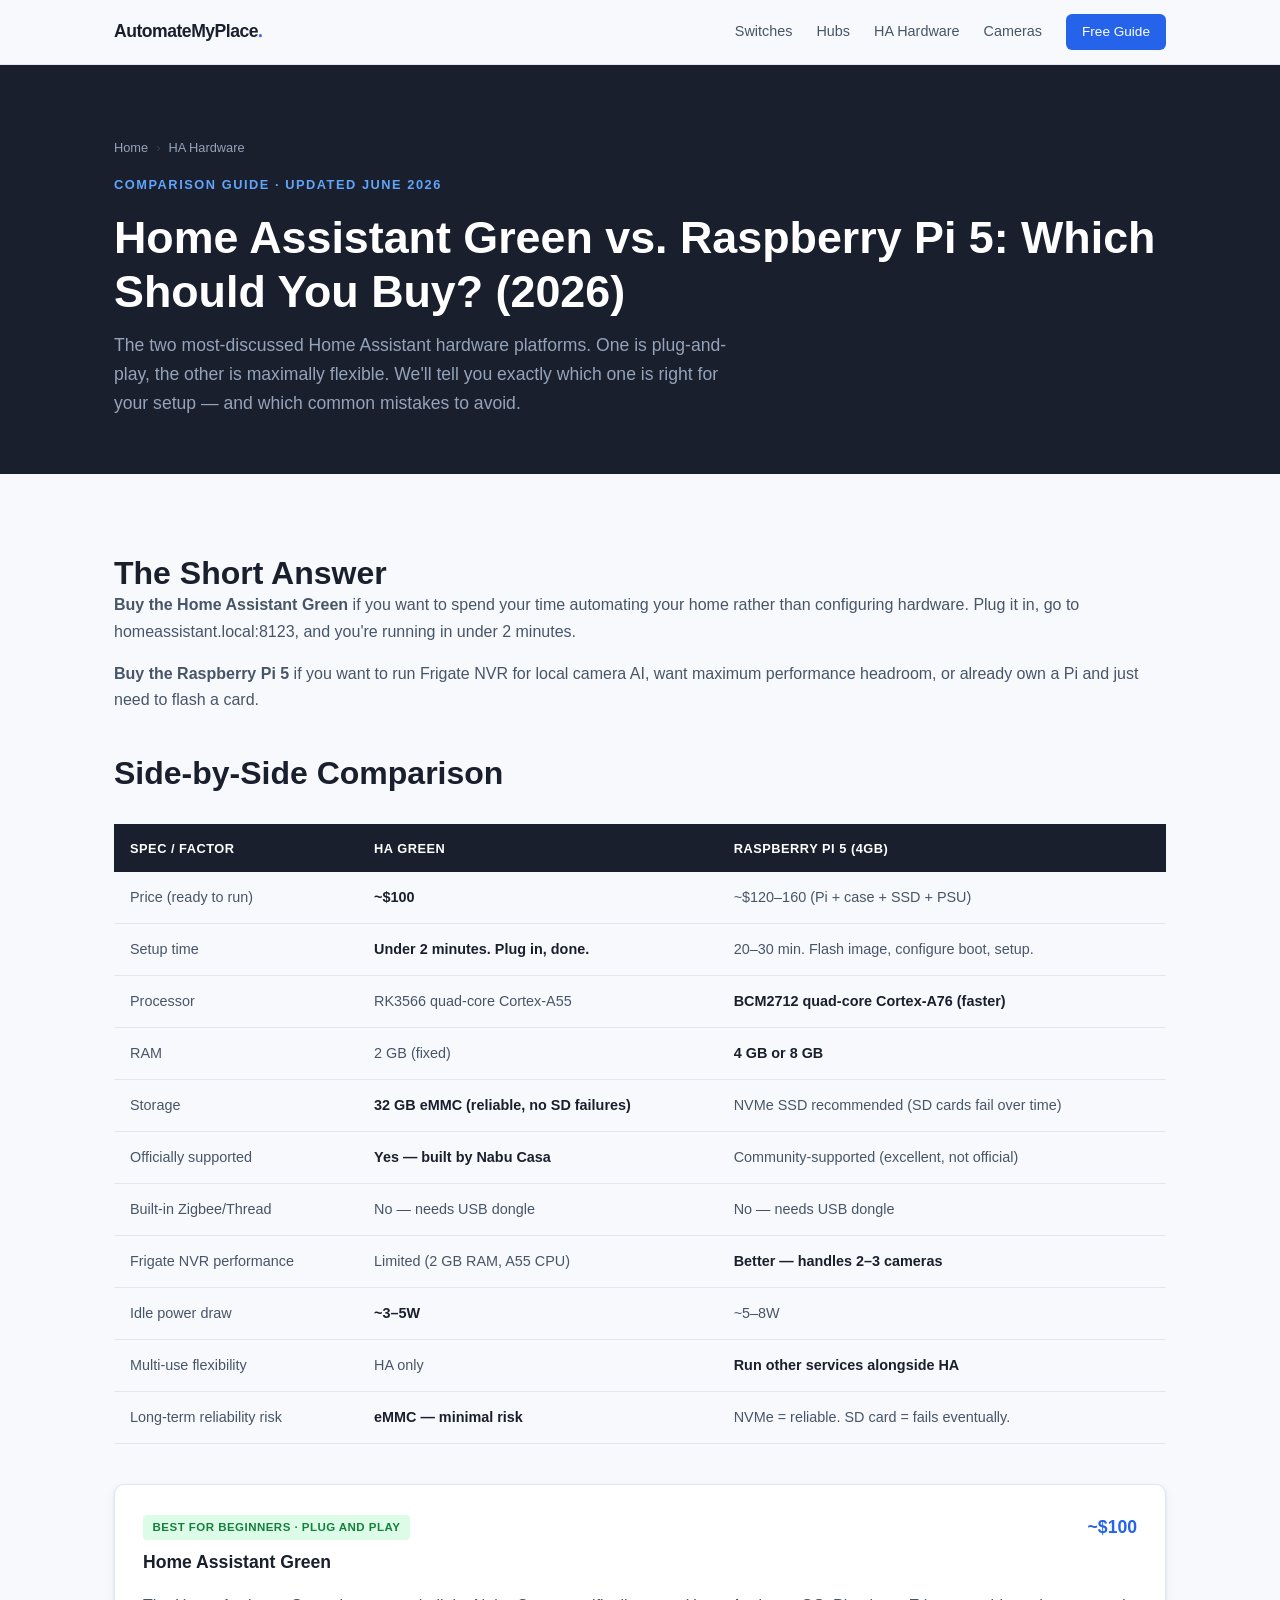
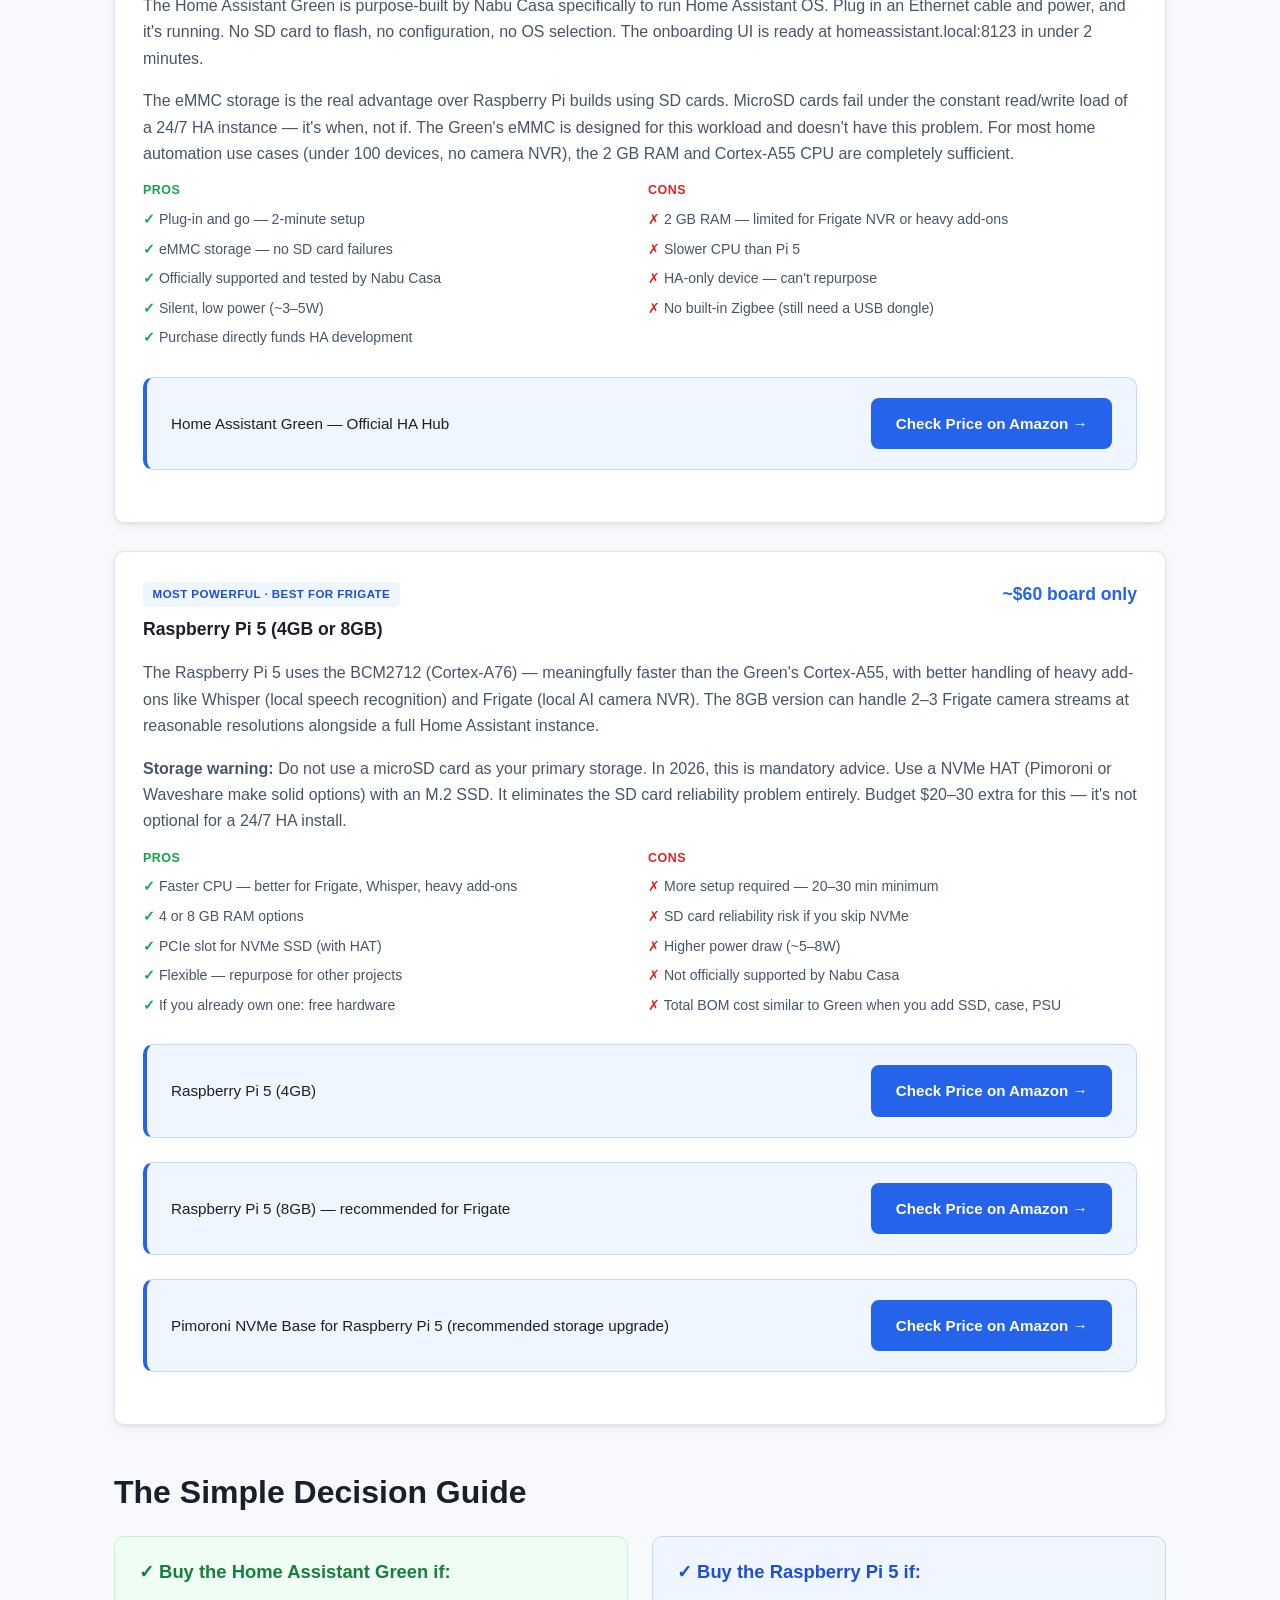
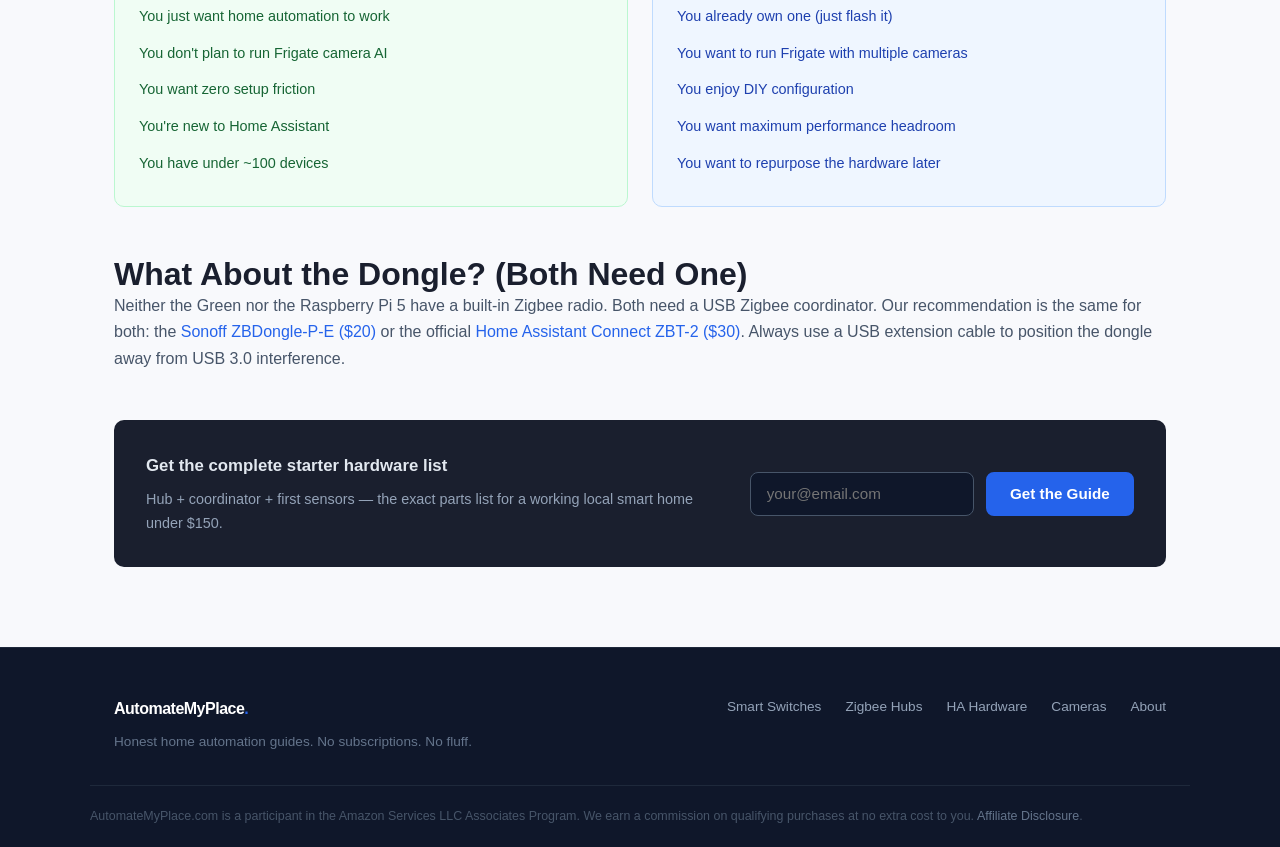
==== pages/ha-hardware.html @ 1a2724c2 "Add files via upload" ====
<!DOCTYPE html>
<html lang="en">
<head>
  <meta charset="UTF-8">
  <meta name="viewport" content="width=device-width, initial-scale=1.0">
  <title>Home Assistant Green vs Raspberry Pi 5: Which Should You Buy? (2026) — AutomateMyPlace</title>
  <meta name="description" content="Home Assistant Green vs Raspberry Pi 5 — an honest comparison for 2026. Which hardware runs Home Assistant better? We break down cost, setup, reliability, and who each one is actually for.">
  <link rel="canonical" href="https://automatemyplace.net/pages/ha-hardware.html">
  <link rel="stylesheet" href="../css/style.css">
</head>
<body>

  <header class="site-header">
    <div class="container nav-inner">
      <a href="/" class="logo">AutomateMyPlace<span class="logo-dot">.</span></a>
      <nav class="main-nav">
        <a href="smart-switches.html">Switches</a>
        <a href="zigbee-hub.html">Hubs</a>
        <a href="ha-hardware.html">HA Hardware</a>
        <a href="no-subscription-cameras.html">Cameras</a>
        <a href="/#email-capture" class="nav-cta">Free Guide</a>
      </nav>
    </div>
  </header>

  <section class="page-hero">
    <div class="container">
      <div class="breadcrumb">
        <a href="/">Home</a>
        <span class="sep">›</span>
        <span>HA Hardware</span>
      </div>
      <p class="eyebrow">Comparison Guide · Updated June 2026</p>
      <h1>Home Assistant Green vs. Raspberry Pi 5: Which Should You Buy? (2026)</h1>
      <p class="hero-sub">The two most-discussed Home Assistant hardware platforms. One is plug-and-play, the other is maximally flexible. We'll tell you exactly which one is right for your setup — and which common mistakes to avoid.</p>
    </div>
  </section>

  <section class="section">
    <div class="container">

      <h2>The Short Answer</h2>
      <p><strong>Buy the Home Assistant Green</strong> if you want to spend your time automating your home rather than configuring hardware. Plug it in, go to homeassistant.local:8123, and you're running in under 2 minutes.</p>
      <p><strong>Buy the Raspberry Pi 5</strong> if you want to run Frigate NVR for local camera AI, want maximum performance headroom, or already own a Pi and just need to flash a card.</p>

      <!-- COMPARISON TABLE -->
      <h2 style="margin-top:2.5rem;">Side-by-Side Comparison</h2>
      <table class="comparison-table">
        <thead>
          <tr>
            <th>Spec / Factor</th>
            <th>HA Green</th>
            <th>Raspberry Pi 5 (4GB)</th>
          </tr>
        </thead>
        <tbody>
          <tr>
            <td>Price (ready to run)</td>
            <td class="winner">~$100</td>
            <td>~$120–160 (Pi + case + SSD + PSU)</td>
          </tr>
          <tr>
            <td>Setup time</td>
            <td class="winner">Under 2 minutes. Plug in, done.</td>
            <td>20–30 min. Flash image, configure boot, setup.</td>
          </tr>
          <tr>
            <td>Processor</td>
            <td>RK3566 quad-core Cortex-A55</td>
            <td class="winner">BCM2712 quad-core Cortex-A76 (faster)</td>
          </tr>
          <tr>
            <td>RAM</td>
            <td>2 GB (fixed)</td>
            <td class="winner">4 GB or 8 GB</td>
          </tr>
          <tr>
            <td>Storage</td>
            <td class="winner">32 GB eMMC (reliable, no SD failures)</td>
            <td>NVMe SSD recommended (SD cards fail over time)</td>
          </tr>
          <tr>
            <td>Officially supported</td>
            <td class="winner">Yes — built by Nabu Casa</td>
            <td>Community-supported (excellent, not official)</td>
          </tr>
          <tr>
            <td>Built-in Zigbee/Thread</td>
            <td>No — needs USB dongle</td>
            <td>No — needs USB dongle</td>
          </tr>
          <tr>
            <td>Frigate NVR performance</td>
            <td>Limited (2 GB RAM, A55 CPU)</td>
            <td class="winner">Better — handles 2–3 cameras</td>
          </tr>
          <tr>
            <td>Idle power draw</td>
            <td class="winner">~3–5W</td>
            <td>~5–8W</td>
          </tr>
          <tr>
            <td>Multi-use flexibility</td>
            <td>HA only</td>
            <td class="winner">Run other services alongside HA</td>
          </tr>
          <tr>
            <td>Long-term reliability risk</td>
            <td class="winner">eMMC — minimal risk</td>
            <td>NVMe = reliable. SD card = fails eventually.</td>
          </tr>
        </tbody>
      </table>

      <div class="product-cards">

        <!-- HA Green -->
        <div class="product-card">
          <div class="product-card-header">
            <div>
              <span class="badge badge-best" style="margin-bottom:0.5rem; display:inline-block;">Best for Beginners · Plug and Play</span>
              <div class="product-card-title">Home Assistant Green</div>
            </div>
            <div class="product-card-price">~$100</div>
          </div>
          <p>The Home Assistant Green is purpose-built by Nabu Casa specifically to run Home Assistant OS. Plug in an Ethernet cable and power, and it's running. No SD card to flash, no configuration, no OS selection. The onboarding UI is ready at homeassistant.local:8123 in under 2 minutes.</p>
          <p>The eMMC storage is the real advantage over Raspberry Pi builds using SD cards. MicroSD cards fail under the constant read/write load of a 24/7 HA instance — it's when, not if. The Green's eMMC is designed for this workload and doesn't have this problem. For most home automation use cases (under 100 devices, no camera NVR), the 2 GB RAM and Cortex-A55 CPU are completely sufficient.</p>
          <div class="product-card-pros-cons">
            <div class="pros">
              <h4>Pros</h4>
              <ul>
                <li>Plug-in and go — 2-minute setup</li>
                <li>eMMC storage — no SD card failures</li>
                <li>Officially supported and tested by Nabu Casa</li>
                <li>Silent, low power (~3–5W)</li>
                <li>Purchase directly funds HA development</li>
              </ul>
            </div>
            <div class="cons">
              <h4>Cons</h4>
              <ul>
                <li>2 GB RAM — limited for Frigate NVR or heavy add-ons</li>
                <li>Slower CPU than Pi 5</li>
                <li>HA-only device — can't repurpose</li>
                <li>No built-in Zigbee (still need a USB dongle)</li>
              </ul>
            </div>
          </div>
          <div class="affiliate-box">
            <span class="affiliate-box-text">Home Assistant Green — Official HA Hub</span>
            <a href="https://amzn.to/HA_GREEN" class="btn btn-primary" rel="nofollow noopener" target="_blank">Check Price on Amazon →</a>
          </div>
        </div>

        <!-- Raspberry Pi 5 -->
        <div class="product-card">
          <div class="product-card-header">
            <div>
              <span class="badge badge-advanced" style="margin-bottom:0.5rem; display:inline-block;">Most Powerful · Best for Frigate</span>
              <div class="product-card-title">Raspberry Pi 5 (4GB or 8GB)</div>
            </div>
            <div class="product-card-price">~$60 board only</div>
          </div>
          <p>The Raspberry Pi 5 uses the BCM2712 (Cortex-A76) — meaningfully faster than the Green's Cortex-A55, with better handling of heavy add-ons like Whisper (local speech recognition) and Frigate (local AI camera NVR). The 8GB version can handle 2–3 Frigate camera streams at reasonable resolutions alongside a full Home Assistant instance.</p>
          <p><strong>Storage warning:</strong> Do not use a microSD card as your primary storage. In 2026, this is mandatory advice. Use a NVMe HAT (Pimoroni or Waveshare make solid options) with an M.2 SSD. It eliminates the SD card reliability problem entirely. Budget $20–30 extra for this — it's not optional for a 24/7 HA install.</p>
          <div class="product-card-pros-cons">
            <div class="pros">
              <h4>Pros</h4>
              <ul>
                <li>Faster CPU — better for Frigate, Whisper, heavy add-ons</li>
                <li>4 or 8 GB RAM options</li>
                <li>PCIe slot for NVMe SSD (with HAT)</li>
                <li>Flexible — repurpose for other projects</li>
                <li>If you already own one: free hardware</li>
              </ul>
            </div>
            <div class="cons">
              <h4>Cons</h4>
              <ul>
                <li>More setup required — 20–30 min minimum</li>
                <li>SD card reliability risk if you skip NVMe</li>
                <li>Higher power draw (~5–8W)</li>
                <li>Not officially supported by Nabu Casa</li>
                <li>Total BOM cost similar to Green when you add SSD, case, PSU</li>
              </ul>
            </div>
          </div>
          <div class="affiliate-box">
            <span class="affiliate-box-text">Raspberry Pi 5 (4GB)</span>
            <a href="https://amzn.to/RPI5_4GB" class="btn btn-primary" rel="nofollow noopener" target="_blank">Check Price on Amazon →</a>
          </div>
          <div class="affiliate-box" style="margin-top: 0.75rem;">
            <span class="affiliate-box-text">Raspberry Pi 5 (8GB) — recommended for Frigate</span>
            <a href="https://amzn.to/RPI5_8GB" class="btn btn-primary" rel="nofollow noopener" target="_blank">Check Price on Amazon →</a>
          </div>
          <div class="affiliate-box" style="margin-top: 0.75rem;">
            <span class="affiliate-box-text">Pimoroni NVMe Base for Raspberry Pi 5 (recommended storage upgrade)</span>
            <a href="https://amzn.to/RPI5_NVME" class="btn btn-primary" rel="nofollow noopener" target="_blank">Check Price on Amazon →</a>
          </div>
        </div>

      </div>

      <!-- DECISION GUIDE -->
      <h2 style="margin-top:3rem;">The Simple Decision Guide</h2>

      <div style="display: grid; grid-template-columns: 1fr 1fr; gap: 1.5rem; margin: 1.5rem 0;">
        <div style="background: #f0fdf4; border: 1px solid #bbf7d0; border-radius: 10px; padding: 1.5rem;">
          <h3 style="color: #15803d; margin-bottom: 1rem;">✓ Buy the Home Assistant Green if:</h3>
          <ul style="list-style: none;">
            <li style="padding:0.4rem 0; color: #166534; font-size:0.9rem;">You just want home automation to work</li>
            <li style="padding:0.4rem 0; color: #166534; font-size:0.9rem;">You don't plan to run Frigate camera AI</li>
            <li style="padding:0.4rem 0; color: #166534; font-size:0.9rem;">You want zero setup friction</li>
            <li style="padding:0.4rem 0; color: #166534; font-size:0.9rem;">You're new to Home Assistant</li>
            <li style="padding:0.4rem 0; color: #166534; font-size:0.9rem;">You have under ~100 devices</li>
          </ul>
        </div>
        <div style="background: #eff6ff; border: 1px solid #bfdbfe; border-radius: 10px; padding: 1.5rem;">
          <h3 style="color: #1d4ed8; margin-bottom: 1rem;">✓ Buy the Raspberry Pi 5 if:</h3>
          <ul style="list-style: none;">
            <li style="padding:0.4rem 0; color: #1e40af; font-size:0.9rem;">You already own one (just flash it)</li>
            <li style="padding:0.4rem 0; color: #1e40af; font-size:0.9rem;">You want to run Frigate with multiple cameras</li>
            <li style="padding:0.4rem 0; color: #1e40af; font-size:0.9rem;">You enjoy DIY configuration</li>
            <li style="padding:0.4rem 0; color: #1e40af; font-size:0.9rem;">You want maximum performance headroom</li>
            <li style="padding:0.4rem 0; color: #1e40af; font-size:0.9rem;">You want to repurpose the hardware later</li>
          </ul>
        </div>
      </div>

      <h2 style="margin-top:3rem;">What About the Dongle? (Both Need One)</h2>
      <p>Neither the Green nor the Raspberry Pi 5 have a built-in Zigbee radio. Both need a USB Zigbee coordinator. Our recommendation is the same for both: the <a href="zigbee-hub.html">Sonoff ZBDongle-P-E ($20)</a> or the official <a href="zigbee-hub.html">Home Assistant Connect ZBT-2 ($30)</a>. Always use a USB extension cable to position the dongle away from USB 3.0 interference.</p>

      <!-- EMAIL CAPTURE -->
      <div style="background: #1a1f2e; border-radius: 10px; padding: 2rem; margin-top: 3rem; display: flex; gap: 2rem; align-items: center; flex-wrap: wrap;">
        <div style="flex:1; min-width: 220px;">
          <p style="color: #e2e8f0; font-weight: 700; font-size: 1.05rem; margin-bottom: 0.5rem;">Get the complete starter hardware list</p>
          <p style="color: #94a3b8; font-size: 0.9rem;">Hub + coordinator + first sensors — the exact parts list for a working local smart home under $150.</p>
        </div>
        <form action="CONVERTKIT_FORM_ACTION" method="POST" style="display:flex; gap: 0.75rem; flex-wrap: wrap;">
          <input type="email" name="email_address" placeholder="your@email.com" required style="padding:0.7rem 1rem; border-radius:8px; border:1px solid #475569; background:#0f172a; color:#fff; font-size:0.95rem; min-width:220px;">
          <button type="submit" class="btn btn-primary">Get the Guide</button>
        </form>
      </div>

    </div>
  </section>

  <footer class="site-footer">
    <div class="container footer-inner">
      <div class="footer-left">
        <a href="/" class="logo">AutomateMyPlace<span class="logo-dot">.</span></a>
        <p>Honest home automation guides. No subscriptions. No fluff.</p>
      </div>
      <nav class="footer-nav">
        <a href="smart-switches.html">Smart Switches</a>
        <a href="zigbee-hub.html">Zigbee Hubs</a>
        <a href="ha-hardware.html">HA Hardware</a>
        <a href="no-subscription-cameras.html">Cameras</a>
        <a href="about.html">About</a>
      </nav>
    </div>
    <div class="container footer-legal">
      <p>AutomateMyPlace.com is a participant in the Amazon Services LLC Associates Program. We earn a commission on qualifying purchases at no extra cost to you. <a href="about.html#affiliate">Affiliate Disclosure</a>.</p>
    </div>
  </footer>

</body>
</html>
---- css/style.css ----
/* ================================================
   AutomateMyPlace.com — Site Stylesheet
   Design: Clean technical confidence. Electric blue
   accent on near-white. Mono-flavored headings.
   ================================================ */

/* RESET & BASE */
*, *::before, *::after { box-sizing: border-box; margin: 0; padding: 0; }
html { font-size: 16px; scroll-behavior: smooth; }
body {
  font-family: 'Inter', 'Helvetica Neue', Arial, sans-serif;
  color: #1a1f2e;
  background: #f8f9fc;
  line-height: 1.65;
}
img { max-width: 100%; display: block; }
a { color: #2563eb; text-decoration: none; }
a:hover { text-decoration: underline; }

/* TOKENS */
:root {
  --blue: #2563eb;
  --blue-dark: #1d4ed8;
  --blue-light: #eff6ff;
  --green: #16a34a;
  --red: #dc2626;
  --dark: #1a1f2e;
  --mid: #475569;
  --light: #94a3b8;
  --bg: #f8f9fc;
  --white: #ffffff;
  --border: #e2e8f0;
  --radius: 10px;
  --shadow: 0 1px 3px rgba(0,0,0,0.08), 0 4px 12px rgba(0,0,0,0.05);
  --shadow-hover: 0 4px 16px rgba(37,99,235,0.14);
  --max-w: 1100px;
}

/* TYPOGRAPHY */
h1, h2, h3, h4 {
  font-family: 'Inter', 'Helvetica Neue', Arial, sans-serif;
  font-weight: 700;
  line-height: 1.2;
  color: var(--dark);
}
h1 { font-size: clamp(1.8rem, 4vw, 2.8rem); }
h2 { font-size: clamp(1.4rem, 3vw, 2rem); }
h3 { font-size: 1.15rem; }
p { color: var(--mid); margin-bottom: 1em; }
p:last-child { margin-bottom: 0; }
em { font-style: normal; color: var(--blue); }

/* LAYOUT */
.container { max-width: var(--max-w); margin: 0 auto; padding: 0 1.5rem; }
.section { padding: 5rem 0; }
.section-alt { background: var(--white); }

/* NAVIGATION */
.site-header {
  position: sticky; top: 0; z-index: 100;
  background: rgba(248,249,252,0.95);
  backdrop-filter: blur(8px);
  border-bottom: 1px solid var(--border);
}
.nav-inner {
  display: flex;
  align-items: center;
  justify-content: space-between;
  height: 64px;
}
.logo {
  font-size: 1.1rem;
  font-weight: 800;
  color: var(--dark);
  letter-spacing: -0.5px;
}
.logo-dot { color: var(--blue); }
.main-nav { display: flex; gap: 1.5rem; align-items: center; }
.main-nav a {
  color: var(--mid);
  font-size: 0.9rem;
  font-weight: 500;
  transition: color 0.15s;
}
.main-nav a:hover { color: var(--blue); text-decoration: none; }
.nav-cta {
  background: var(--blue);
  color: var(--white) !important;
  padding: 0.4rem 1rem;
  border-radius: 6px;
  font-size: 0.85rem !important;
}
.nav-cta:hover { background: var(--blue-dark); }

/* HERO */
.hero {
  padding: 5rem 0 4rem;
  background: linear-gradient(135deg, #f8f9fc 60%, #eff6ff 100%);
}
.hero-inner {
  display: grid;
  grid-template-columns: 1fr 340px;
  gap: 3rem;
  align-items: center;
}
.eyebrow {
  font-size: 0.8rem;
  font-weight: 700;
  text-transform: uppercase;
  letter-spacing: 0.12em;
  color: var(--blue);
  margin-bottom: 1rem;
}
.hero-text h1 { margin-bottom: 1.25rem; }
.hero-sub { font-size: 1.1rem; margin-bottom: 2rem; }
.hero-actions { display: flex; gap: 1rem; flex-wrap: wrap; }

/* STAT BLOCK */
.hero-stat-block {
  background: var(--white);
  border: 1px solid var(--border);
  border-radius: var(--radius);
  padding: 1.75rem;
  display: flex;
  flex-direction: column;
  gap: 1.5rem;
  box-shadow: var(--shadow);
}
.stat { display: flex; flex-direction: column; }
.stat-num {
  font-size: 2rem;
  font-weight: 800;
  color: var(--dark);
  letter-spacing: -1px;
  line-height: 1;
}
.stat-label {
  font-size: 0.8rem;
  color: var(--light);
  margin-top: 0.25rem;
  text-transform: uppercase;
  letter-spacing: 0.04em;
}

/* TRUST BAR */
.trust-bar {
  background: var(--dark);
  padding: 0.75rem 0;
}
.trust-inner {
  display: flex;
  gap: 0.75rem;
  align-items: center;
  flex-wrap: wrap;
  font-size: 0.85rem;
}
.trust-inner span { color: #94a3b8; }
.trust-item { color: #e2e8f0 !important; font-weight: 500; }
.sep { color: #334155 !important; }

/* BUTTONS */
.btn {
  display: inline-flex;
  align-items: center;
  padding: 0.7rem 1.4rem;
  border-radius: 8px;
  font-weight: 600;
  font-size: 0.95rem;
  cursor: pointer;
  transition: all 0.15s;
  border: 2px solid transparent;
  text-decoration: none;
}
.btn-primary {
  background: var(--blue);
  color: var(--white);
  border-color: var(--blue);
}
.btn-primary:hover { background: var(--blue-dark); border-color: var(--blue-dark); text-decoration: none; color: var(--white); }
.btn-ghost {
  background: transparent;
  color: var(--blue);
  border-color: var(--blue);
}
.btn-ghost:hover { background: var(--blue-light); text-decoration: none; }

/* SECTION HEADINGS */
.section-title { margin-bottom: 0.5rem; }
.section-sub { color: var(--mid); margin-bottom: 2.5rem; }

/* CARD GRID */
.card-grid {
  display: grid;
  grid-template-columns: repeat(auto-fill, minmax(240px, 1fr));
  gap: 1.5rem;
}
.card {
  background: var(--white);
  border: 1px solid var(--border);
  border-radius: var(--radius);
  padding: 1.75rem;
  display: flex;
  flex-direction: column;
  gap: 0.75rem;
  box-shadow: var(--shadow);
  transition: box-shadow 0.2s, transform 0.2s;
  color: inherit;
}
.card:hover {
  box-shadow: var(--shadow-hover);
  transform: translateY(-2px);
  text-decoration: none;
}
.card-icon { font-size: 1.75rem; }
.card h3 { font-size: 1rem; line-height: 1.3; }
.card p { font-size: 0.9rem; flex: 1; }
.card-cta {
  font-size: 0.85rem;
  font-weight: 600;
  color: var(--blue);
  margin-top: auto;
}

/* WHY SECTION */
.why-inner {
  display: grid;
  grid-template-columns: 1fr 340px;
  gap: 4rem;
  align-items: start;
}
.why-text h2 { margin-bottom: 1.25rem; }
.why-text p { font-size: 1rem; }
.why-text .btn { margin-top: 1.5rem; }

/* MATH BLOCK */
.why-math {
  background: var(--bg);
  border: 1px solid var(--border);
  border-radius: var(--radius);
  padding: 1.75rem;
}
.math-title {
  font-size: 0.9rem;
  font-weight: 700;
  text-transform: uppercase;
  letter-spacing: 0.06em;
  color: var(--light);
  margin-bottom: 1.25rem;
}
.math-row {
  display: flex;
  justify-content: space-between;
  align-items: center;
  padding: 0.75rem 0;
  border-bottom: 1px solid var(--border);
  gap: 1rem;
}
.math-row-total { border-bottom: none; padding-top: 1rem; }
.math-label { font-size: 0.9rem; color: var(--mid); }
.math-cost {
  font-weight: 700;
  font-size: 0.95rem;
}
.math-cost.bad { color: var(--red); }
.math-cost.good { color: var(--green); }

/* EMAIL SECTION */
.email-section { background: var(--dark); }
.email-inner {
  display: grid;
  grid-template-columns: 1fr 380px;
  gap: 4rem;
  align-items: center;
}
.email-copy h2 { color: var(--white); margin-bottom: 1rem; }
.email-copy p { color: #94a3b8; }
.email-bullets {
  list-style: none;
  margin-top: 1.25rem;
  display: flex;
  flex-direction: column;
  gap: 0.5rem;
}
.email-bullets li {
  color: #cbd5e1;
  font-size: 0.9rem;
}
.email-form {
  background: #1e293b;
  border: 1px solid #334155;
  border-radius: var(--radius);
  padding: 2rem;
}
.email-form input[type="email"] {
  width: 100%;
  padding: 0.8rem 1rem;
  border: 1px solid #475569;
  border-radius: 8px;
  background: #0f172a;
  color: var(--white);
  font-size: 1rem;
  margin-bottom: 0.75rem;
}
.email-form input::placeholder { color: #64748b; }
.email-form .btn-primary { width: 100%; justify-content: center; }
.form-fine { text-align: center; font-size: 0.78rem; color: #64748b; margin-top: 0.75rem; }

/* FOOTER */
.site-footer {
  background: #0f172a;
  border-top: 1px solid #1e293b;
  padding: 3rem 0 0;
}
.footer-inner {
  display: flex;
  justify-content: space-between;
  align-items: flex-start;
  gap: 2rem;
  padding-bottom: 2rem;
  border-bottom: 1px solid #1e293b;
}
.footer-left .logo { color: var(--white); font-size: 1rem; }
.footer-left p { color: #64748b; font-size: 0.85rem; margin-top: 0.5rem; }
.footer-nav {
  display: flex;
  gap: 1.5rem;
  flex-wrap: wrap;
}
.footer-nav a { color: #94a3b8; font-size: 0.85rem; }
.footer-nav a:hover { color: var(--white); }
.footer-legal {
  padding: 1.25rem 0;
}
.footer-legal p { font-size: 0.78rem; color: #475569; }
.footer-legal a { color: #64748b; }

/* COMPARISON TABLE (used on affiliate pages) */
.comparison-table {
  width: 100%;
  border-collapse: collapse;
  font-size: 0.9rem;
  margin: 2rem 0;
}
.comparison-table th {
  background: var(--dark);
  color: var(--white);
  padding: 0.85rem 1rem;
  text-align: left;
  font-weight: 600;
  font-size: 0.8rem;
  text-transform: uppercase;
  letter-spacing: 0.04em;
}
.comparison-table td {
  padding: 0.85rem 1rem;
  border-bottom: 1px solid var(--border);
  color: var(--mid);
  vertical-align: top;
}
.comparison-table tr:hover td { background: var(--blue-light); }
.comparison-table .winner { font-weight: 700; color: var(--dark); }
.badge {
  display: inline-block;
  padding: 0.2rem 0.6rem;
  border-radius: 4px;
  font-size: 0.72rem;
  font-weight: 700;
  text-transform: uppercase;
  letter-spacing: 0.04em;
}
.badge-best { background: #dcfce7; color: #15803d; }
.badge-value { background: #fef9c3; color: #854d0e; }
.badge-advanced { background: #eff6ff; color: #1d4ed8; }

/* AFFILIATE CTA BOX */
.affiliate-box {
  background: var(--blue-light);
  border: 1px solid #bfdbfe;
  border-left: 4px solid var(--blue);
  border-radius: var(--radius);
  padding: 1.25rem 1.5rem;
  margin: 1.5rem 0;
  display: flex;
  align-items: center;
  justify-content: space-between;
  gap: 1.5rem;
}
.affiliate-box-text { font-size: 0.95rem; color: var(--dark); font-weight: 500; }
.affiliate-box .btn { white-space: nowrap; flex-shrink: 0; }

/* BREADCRUMB */
.breadcrumb {
  font-size: 0.8rem;
  color: var(--light);
  padding: 1rem 0;
  display: flex;
  gap: 0.5rem;
  align-items: center;
}
.breadcrumb a { color: var(--light); }
.breadcrumb a:hover { color: var(--blue); }
.breadcrumb .sep { color: var(--border); }

/* PAGE HERO (inner pages) */
.page-hero {
  background: var(--dark);
  padding: 3.5rem 0;
}
.page-hero .eyebrow { color: #60a5fa; }
.page-hero h1 { color: var(--white); margin-bottom: 0.75rem; }
.page-hero .hero-sub { color: #94a3b8; max-width: 640px; }

/* PRODUCT CARD */
.product-cards { display: flex; flex-direction: column; gap: 1.75rem; margin: 2.5rem 0; }
.product-card {
  background: var(--white);
  border: 1px solid var(--border);
  border-radius: var(--radius);
  padding: 1.75rem;
  box-shadow: var(--shadow);
}
.product-card-header {
  display: flex;
  align-items: flex-start;
  justify-content: space-between;
  gap: 1rem;
  margin-bottom: 1rem;
}
.product-card-title { font-size: 1.1rem; font-weight: 700; }
.product-card-price { font-size: 1.1rem; font-weight: 700; color: var(--blue); white-space: nowrap; }
.product-card-pros-cons {
  display: grid;
  grid-template-columns: 1fr 1fr;
  gap: 1rem;
  margin: 1rem 0;
  font-size: 0.88rem;
}
.pros h4 { color: var(--green); font-size: 0.78rem; text-transform: uppercase; letter-spacing: 0.04em; margin-bottom: 0.4rem; }
.cons h4 { color: var(--red); font-size: 0.78rem; text-transform: uppercase; letter-spacing: 0.04em; margin-bottom: 0.4rem; }
.pros ul, .cons ul { list-style: none; }
.pros li::before { content: "✓ "; color: var(--green); font-weight: 700; }
.cons li::before { content: "✗ "; color: var(--red); }
.pros li, .cons li { padding: 0.2rem 0; color: var(--mid); }

/* RESPONSIVE */
@media (max-width: 768px) {
  .hero-inner,
  .why-inner,
  .email-inner { grid-template-columns: 1fr; }
  .hero-stat-block { flex-direction: row; flex-wrap: wrap; justify-content: space-between; }
  .main-nav { gap: 0.75rem; }
  .main-nav a { font-size: 0.8rem; }
  .card-grid { grid-template-columns: 1fr; }
  .product-card-pros-cons { grid-template-columns: 1fr; }
  .affiliate-box { flex-direction: column; }
  .footer-inner { flex-direction: column; }
  .footer-nav { flex-direction: column; gap: 0.75rem; }
}
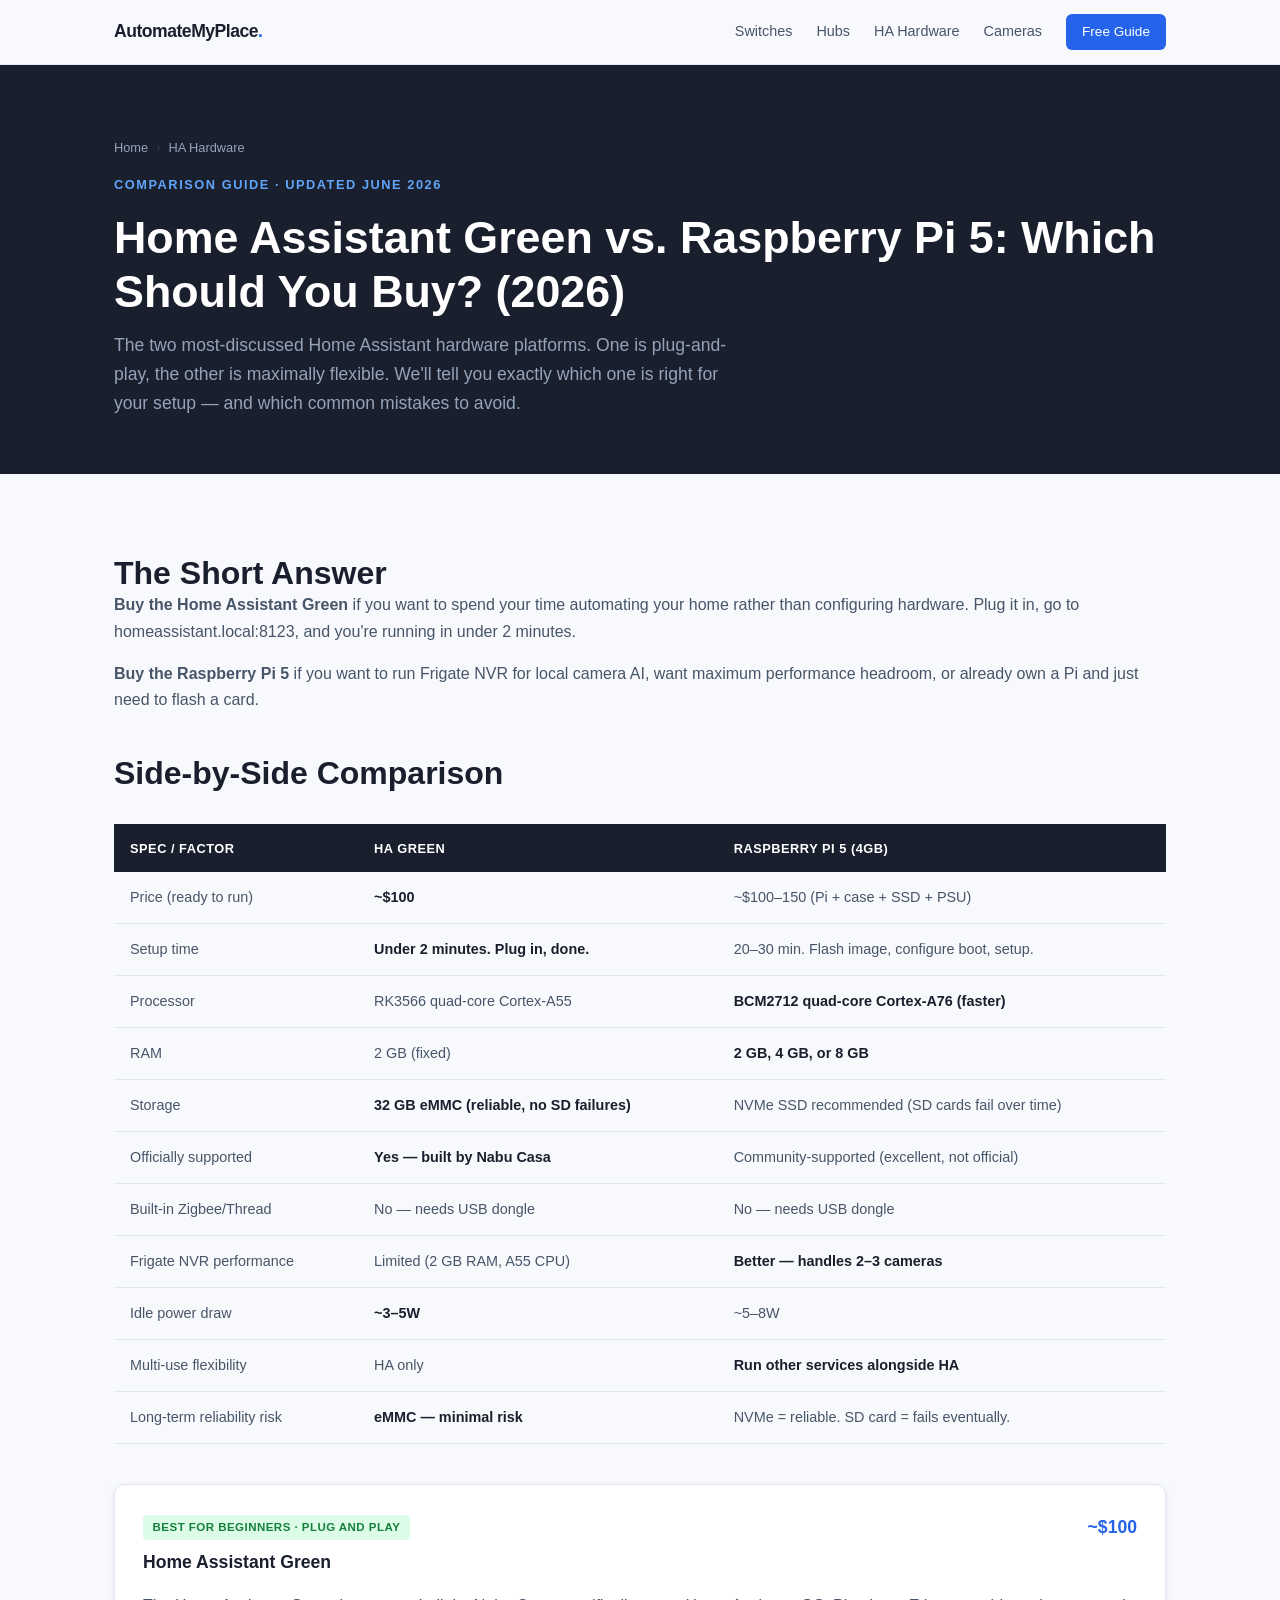
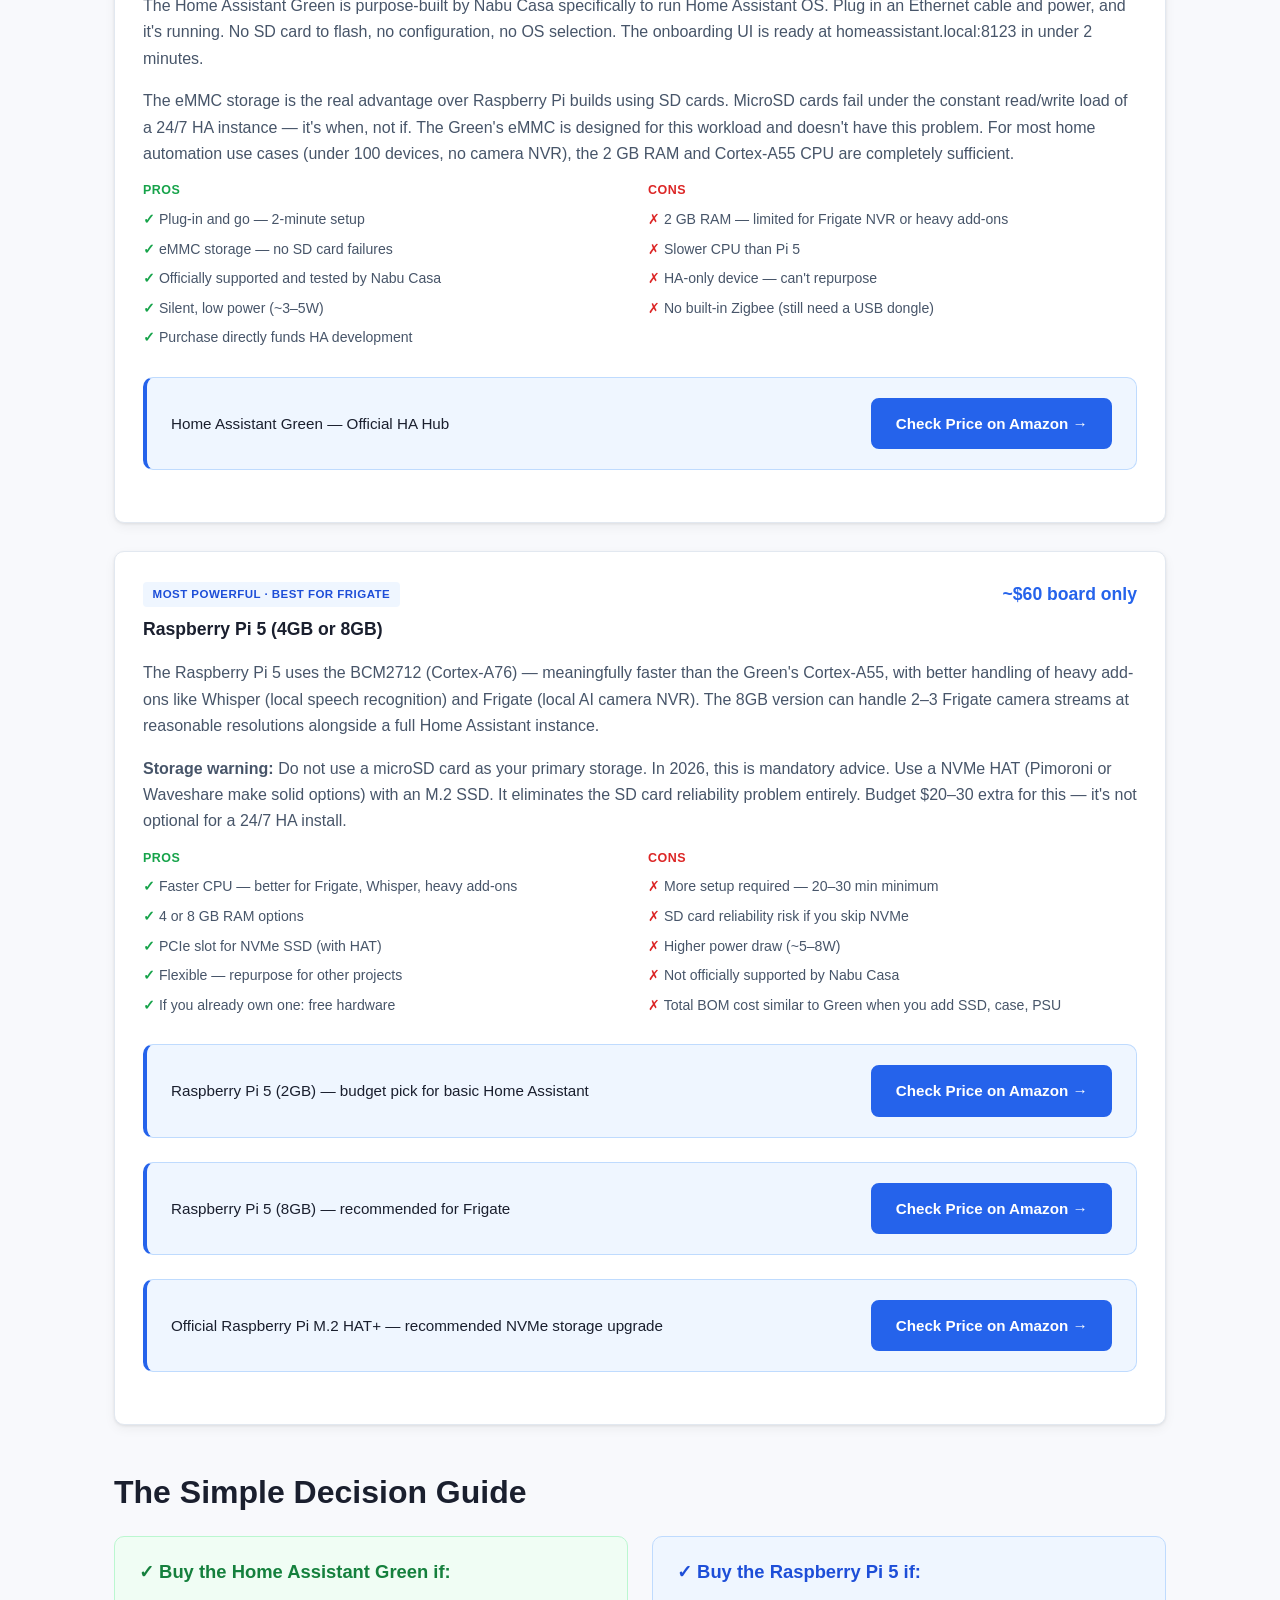
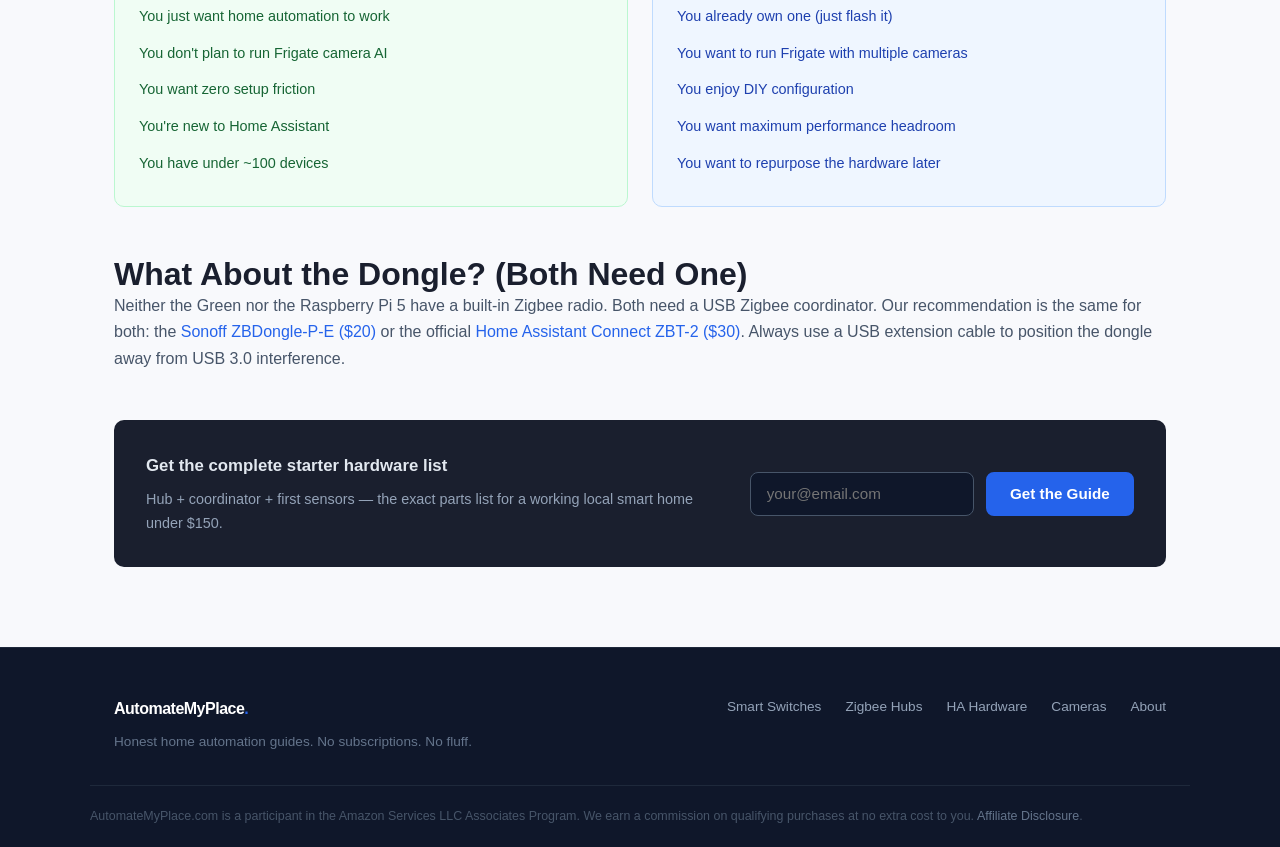
==== commit f7f41d7a: "Update pricing and links for hardware recommendations" ====
--- a/pages/ha-hardware.html
+++ b/pages/ha-hardware.html
@@ -57,7 +57,7 @@
           <tr>
             <td>Price (ready to run)</td>
             <td class="winner">~$100</td>
-            <td>~$120–160 (Pi + case + SSD + PSU)</td>
+            <td>~$100–150 (Pi + case + SSD + PSU)</td>
           </tr>
           <tr>
             <td>Setup time</td>
@@ -72,7 +72,7 @@
           <tr>
             <td>RAM</td>
             <td>2 GB (fixed)</td>
-            <td class="winner">4 GB or 8 GB</td>
+            <td class="winner">2 GB, 4 GB, or 8 GB</td>
           </tr>
           <tr>
             <td>Storage</td>
@@ -148,7 +148,7 @@
           </div>
           <div class="affiliate-box">
             <span class="affiliate-box-text">Home Assistant Green — Official HA Hub</span>
-            <a href="https://amzn.to/HA_GREEN" class="btn btn-primary" rel="nofollow noopener" target="_blank">Check Price on Amazon →</a>
+            <a href="https://amzn.to/3SrhsBA" class="btn btn-primary" rel="nofollow noopener" target="_blank">Check Price on Amazon →</a>
           </div>
         </div>
 
@@ -186,16 +186,16 @@
             </div>
           </div>
           <div class="affiliate-box">
-            <span class="affiliate-box-text">Raspberry Pi 5 (4GB)</span>
-            <a href="https://amzn.to/RPI5_4GB" class="btn btn-primary" rel="nofollow noopener" target="_blank">Check Price on Amazon →</a>
+            <span class="affiliate-box-text">Raspberry Pi 5 (2GB) — budget pick for basic Home Assistant</span>
+            <a href="https://amzn.to/3Svvr9v" class="btn btn-primary" rel="nofollow noopener" target="_blank">Check Price on Amazon →</a>
           </div>
           <div class="affiliate-box" style="margin-top: 0.75rem;">
             <span class="affiliate-box-text">Raspberry Pi 5 (8GB) — recommended for Frigate</span>
-            <a href="https://amzn.to/RPI5_8GB" class="btn btn-primary" rel="nofollow noopener" target="_blank">Check Price on Amazon →</a>
+            <a href="https://amzn.to/4uZXgUL" class="btn btn-primary" rel="nofollow noopener" target="_blank">Check Price on Amazon →</a>
           </div>
           <div class="affiliate-box" style="margin-top: 0.75rem;">
-            <span class="affiliate-box-text">Pimoroni NVMe Base for Raspberry Pi 5 (recommended storage upgrade)</span>
-            <a href="https://amzn.to/RPI5_NVME" class="btn btn-primary" rel="nofollow noopener" target="_blank">Check Price on Amazon →</a>
+            <span class="affiliate-box-text">Official Raspberry Pi M.2 HAT+ — recommended NVMe storage upgrade</span>
+            <a href="https://amzn.to/3R9zwQc" class="btn btn-primary" rel="nofollow noopener" target="_blank">Check Price on Amazon →</a>
           </div>
         </div>
 
